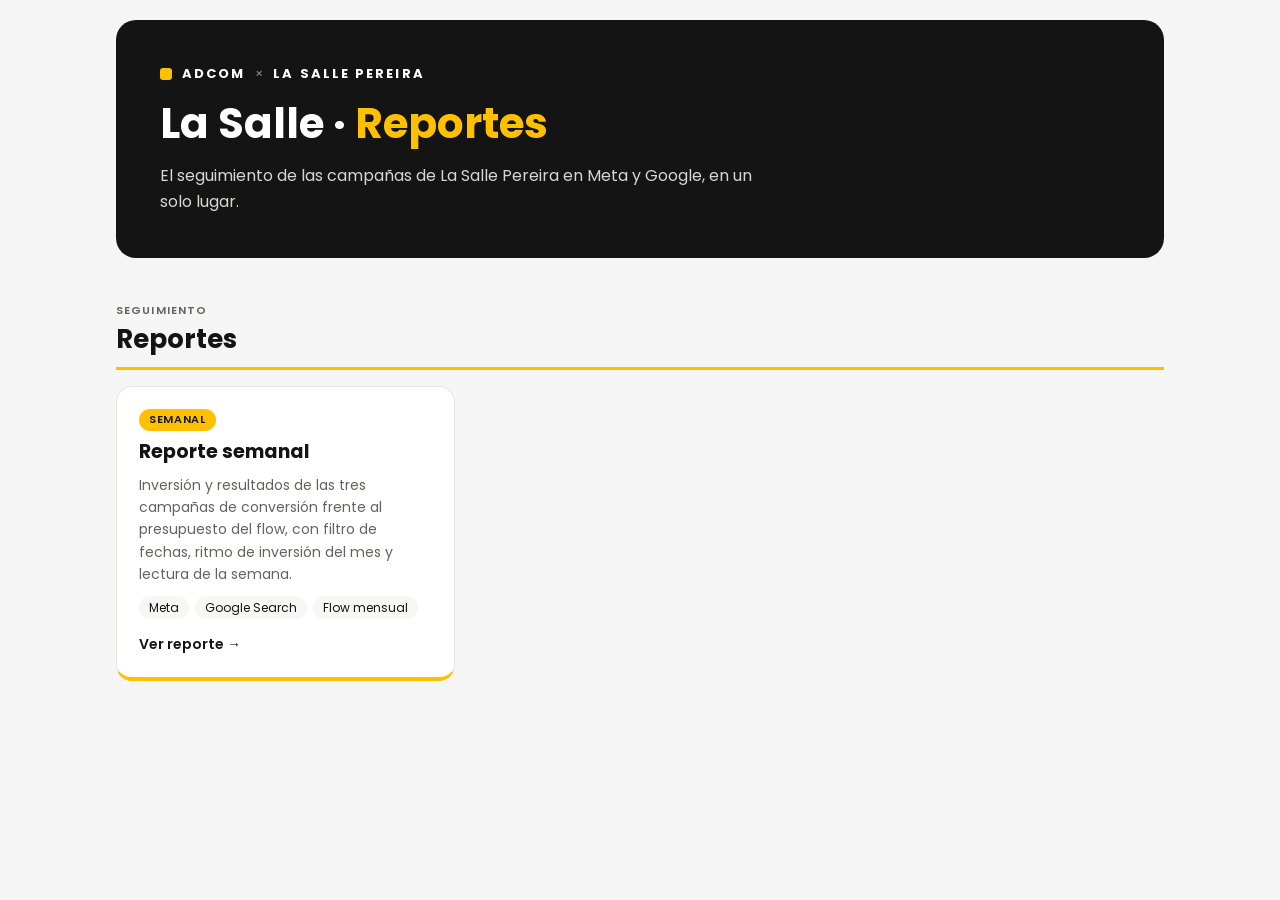
==== index.html @ ff7d53cb "repos index" ====
<!doctype html>
<html lang="es">
<head>
<meta charset="utf-8">
<meta name="viewport" content="width=device-width, initial-scale=1">
<title>La Salle · Reportes</title>
<link rel="preconnect" href="https://fonts.googleapis.com">
<link rel="stylesheet" href="https://fonts.googleapis.com/css2?family=Poppins:wght@400;500;600;700&display=swap">
<link rel="stylesheet" href="assets/css/adcom.css">
</head>
<body>
<div class="wrap">

<header class="top">
  <div class="brand"><i></i>ADCOM <span class="sep">×</span> LA SALLE PEREIRA</div>
  <h1>La Salle · <span>Reportes</span></h1>
  <p>El seguimiento de las campañas de La Salle Pereira en Meta y Google, en un solo lugar.</p>
</header>

<section class="section">
  <div class="section-head">
    <p class="eyebrow">Seguimiento</p>
    <h2>Reportes</h2>
  </div>
  <div class="grid">
    <a class="card" href="reporte-semanal.html">
      <span class="tag">Semanal</span>
      <h3>Reporte semanal</h3>
      <p>Inversión y resultados de las tres campañas de conversión frente al presupuesto del flow, con filtro de fechas, ritmo de inversión del mes y lectura de la semana.</p>
      <ul class="facts"><li>Meta</li><li>Google Search</li><li>Flow mensual</li></ul>
      <span class="go">Ver reporte →</span>
    </a>
  </div>
</section>

</div>
</body>
</html>
---- assets/css/adcom.css ----
/* ADCOM client template, shared by the RIS hub pages. Black rounded header, yellow accent, white cards on light gray. Light only, like the other client reports. */
:root {
  --bg: #F5F5F5; --card: #FFFFFF; --ink: #141414; --muted: #63635E; --line: #E6E6E1; --panel: #F7F7F5;
  --accent: #FFC000; --accent-soft: #FFF5D1; --head: #141414; --head-ink: #FFFFFF;
  --f: "Poppins", "Segoe UI", Helvetica, Arial, sans-serif;
  color-scheme: light;
}
* { box-sizing: border-box; }
html, body { background: var(--bg); margin: 0; }
body { color: var(--ink); font-family: var(--f); font-size: 15px; line-height: 1.6; }
.wrap { max-width: 1080px; margin: 0 auto; padding-inline: 16px; padding-block: 20px 64px; display: grid; gap: 44px; }
h1, h2, h3 { margin: 0; line-height: 1.2; text-wrap: balance; }
p, ul, ol { margin: 0; }
a { color: inherit; }
.muted { color: var(--muted); }
.eyebrow { font-size: 11px; font-weight: 600; letter-spacing: .1em; text-transform: uppercase; color: var(--muted); }

/* Header */
.top { background: var(--head); color: var(--head-ink); border-radius: 20px; padding: clamp(24px, 4vw, 44px); display: grid; gap: 14px; }
.brand { display: flex; align-items: center; gap: 10px; font-weight: 700; letter-spacing: .16em; font-size: 13px; }
.brand i { width: 12px; height: 12px; border-radius: 3px; background: var(--accent); }
.brand .sep { color: #8A8A85; font-weight: 400; letter-spacing: 0; }
.top h1 { font-size: clamp(28px, 4.6vw, 42px); font-weight: 700; }
.top h1 span { color: var(--accent); }
.top p { max-width: 62ch; color: #D6D6D2; font-size: 16px; }
.back { color: #D6D6D2; font-size: 13px; text-decoration: none; justify-self: start; }
.back:hover, .back:focus-visible { color: var(--accent); }

/* Sections */
.section { display: grid; gap: 16px; }
.section-head { display: grid; gap: 4px; padding-bottom: 12px; border-bottom: 3px solid var(--accent); }
.section-head h2 { font-size: clamp(21px, 3vw, 26px); }

/* Link cards */
.grid { display: grid; grid-template-columns: repeat(auto-fill, minmax(290px, 1fr)); gap: 16px; }
.card { background: var(--card); border-radius: 16px; padding: 22px; display: grid; gap: 10px; align-content: start;
  border: 1px solid var(--line); border-bottom: 4px solid var(--accent); text-decoration: none; color: var(--ink); }
a.card:hover, a.card:focus-visible { background: var(--accent-soft); outline: none; }
.card h3 { font-size: 19px; }
.card p { font-size: 14px; color: var(--muted); }
.card .go { font-size: 14px; font-weight: 600; margin-top: 4px; }
.card.soon { border-bottom-color: var(--line); border-style: dashed; border-bottom-style: dashed; background: transparent; }
.tag { justify-self: start; font-size: 11px; font-weight: 600; letter-spacing: .06em; text-transform: uppercase;
  background: var(--accent); color: var(--ink); border-radius: 99px; padding: 2px 10px; }
.tag.off { background: var(--line); color: var(--muted); }
.facts { display: flex; flex-wrap: wrap; gap: 6px; list-style: none; padding: 0; }
.facts li { background: var(--panel); border-radius: 99px; padding: 2px 10px; font-size: 12px; }

/* Buttons */
.actions { display: flex; flex-wrap: wrap; gap: 10px; }
.btn { display: inline-flex; align-items: center; gap: 8px; border-radius: 99px; padding: 10px 18px; font-weight: 600; font-size: 14px;
  text-decoration: none; background: var(--accent); color: var(--ink); border: 2px solid var(--accent); }
.btn:hover, .btn:focus-visible { background: var(--head); color: var(--accent); border-color: var(--head); outline: none; }
.btn.ghost { background: transparent; color: var(--head-ink); border-color: #5A5A56; }
.btn.ghost:hover, .btn.ghost:focus-visible { border-color: var(--accent); color: var(--accent); background: transparent; }
.btn.off { background: transparent; color: var(--muted); border: 2px dashed #8A8A85; cursor: not-allowed; }

/* KPIs */
.kpis { display: grid; grid-template-columns: repeat(auto-fit, minmax(200px, 1fr)); gap: 14px; }
.kpi { background: var(--card); border-radius: 16px; padding: 20px; display: grid; gap: 4px; border: 1px solid var(--line); }
.kpi b { font-size: clamp(26px, 3.4vw, 32px); line-height: 1.1; font-variant-numeric: tabular-nums; }
.kpi b::after { content: ""; display: block; width: 36px; height: 4px; border-radius: 2px; background: var(--accent); margin-top: 10px; }
.kpi span { font-size: 13px; color: var(--muted); }

/* Tables */
.table-wrap { overflow-x: auto; background: var(--card); border-radius: 16px; border: 1px solid var(--line); }
table { border-collapse: collapse; width: 100%; font-size: 14px; min-width: 640px; }
th, td { padding: 11px 14px; text-align: right; white-space: nowrap; font-variant-numeric: tabular-nums; }
th:first-child, td:first-child { text-align: left; }
thead th { font-size: 11px; font-weight: 600; letter-spacing: .06em; text-transform: uppercase; color: var(--muted); border-bottom: 2px solid var(--line); }
tbody tr + tr td { border-top: 1px solid var(--line); }
tr.hi td { background: var(--accent-soft); }
tfoot td { font-weight: 700; border-top: 2px solid var(--ink); }

.note { font-size: 13px; color: var(--muted); max-width: 72ch; }
.panel { background: var(--card); border-radius: 16px; padding: clamp(18px, 3vw, 26px); border: 1px solid var(--line); display: grid; gap: 10px; }
footer { font-size: 12px; color: var(--muted); }
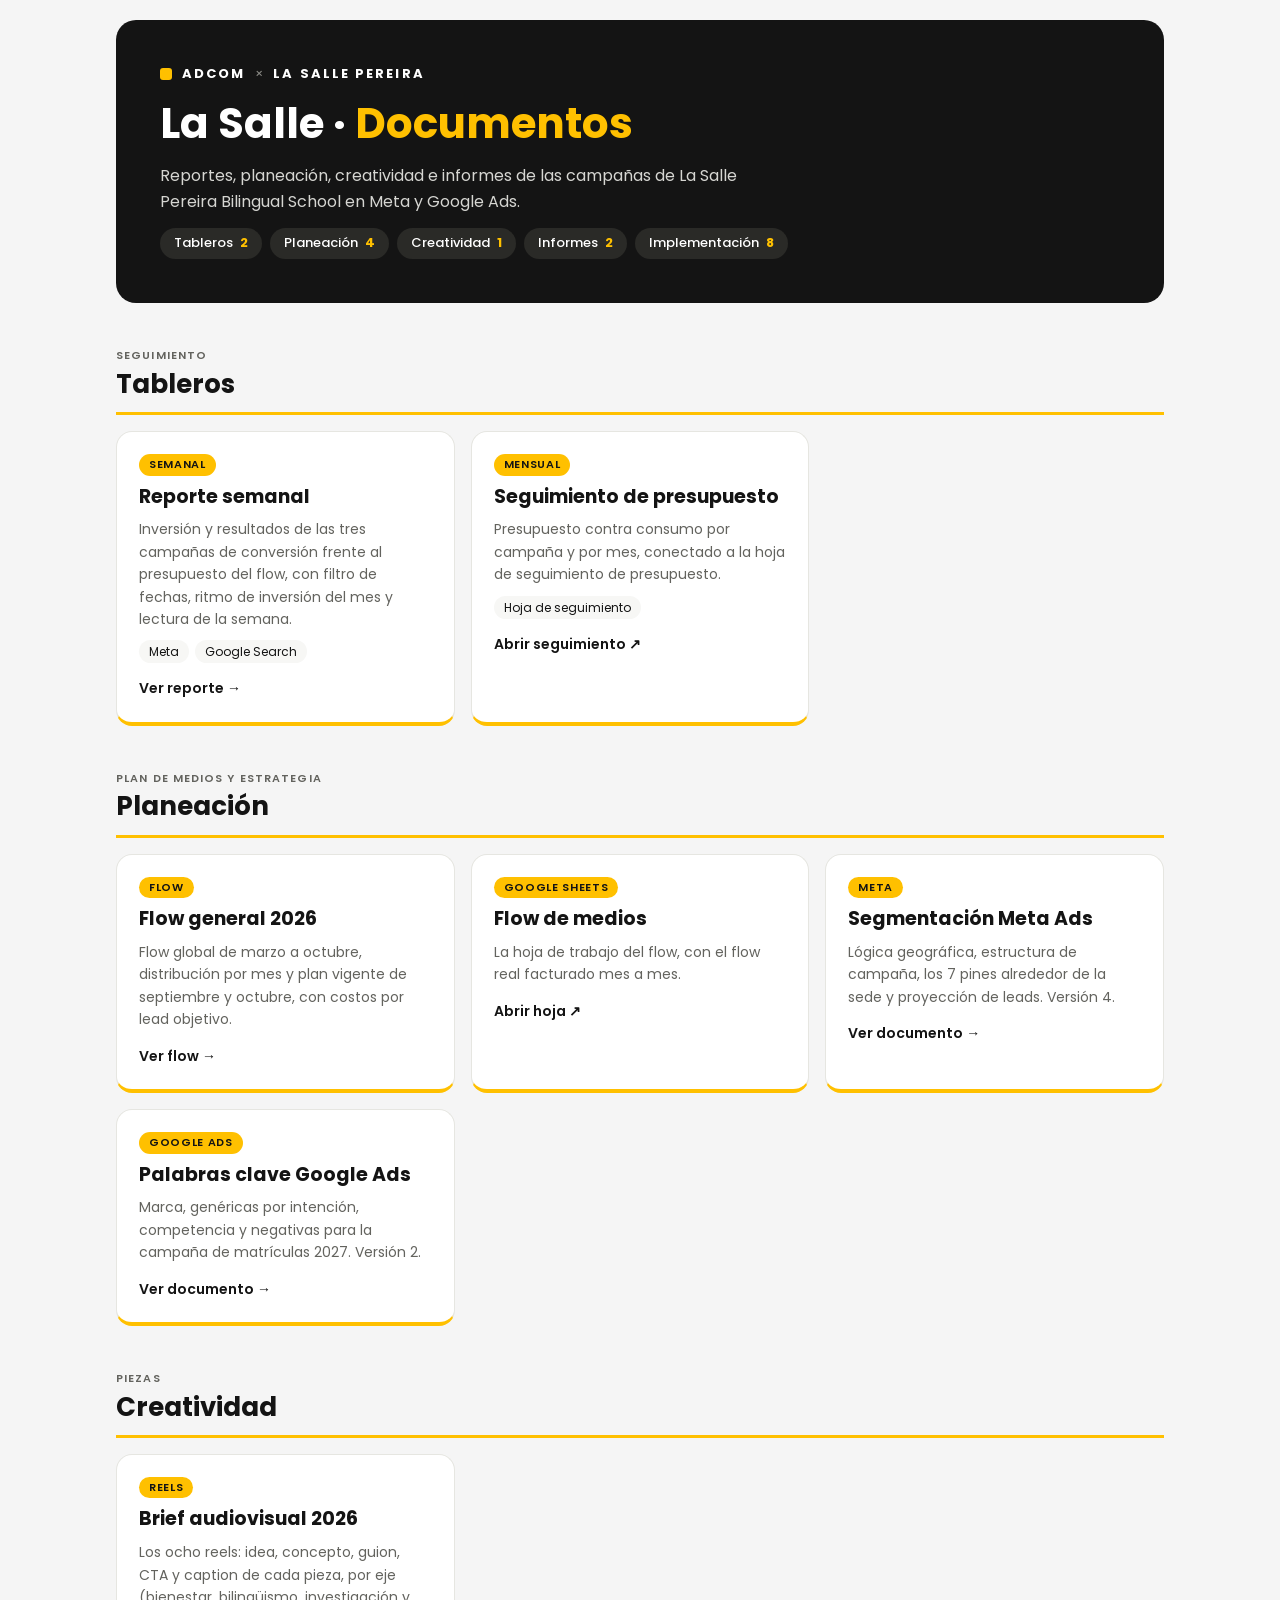
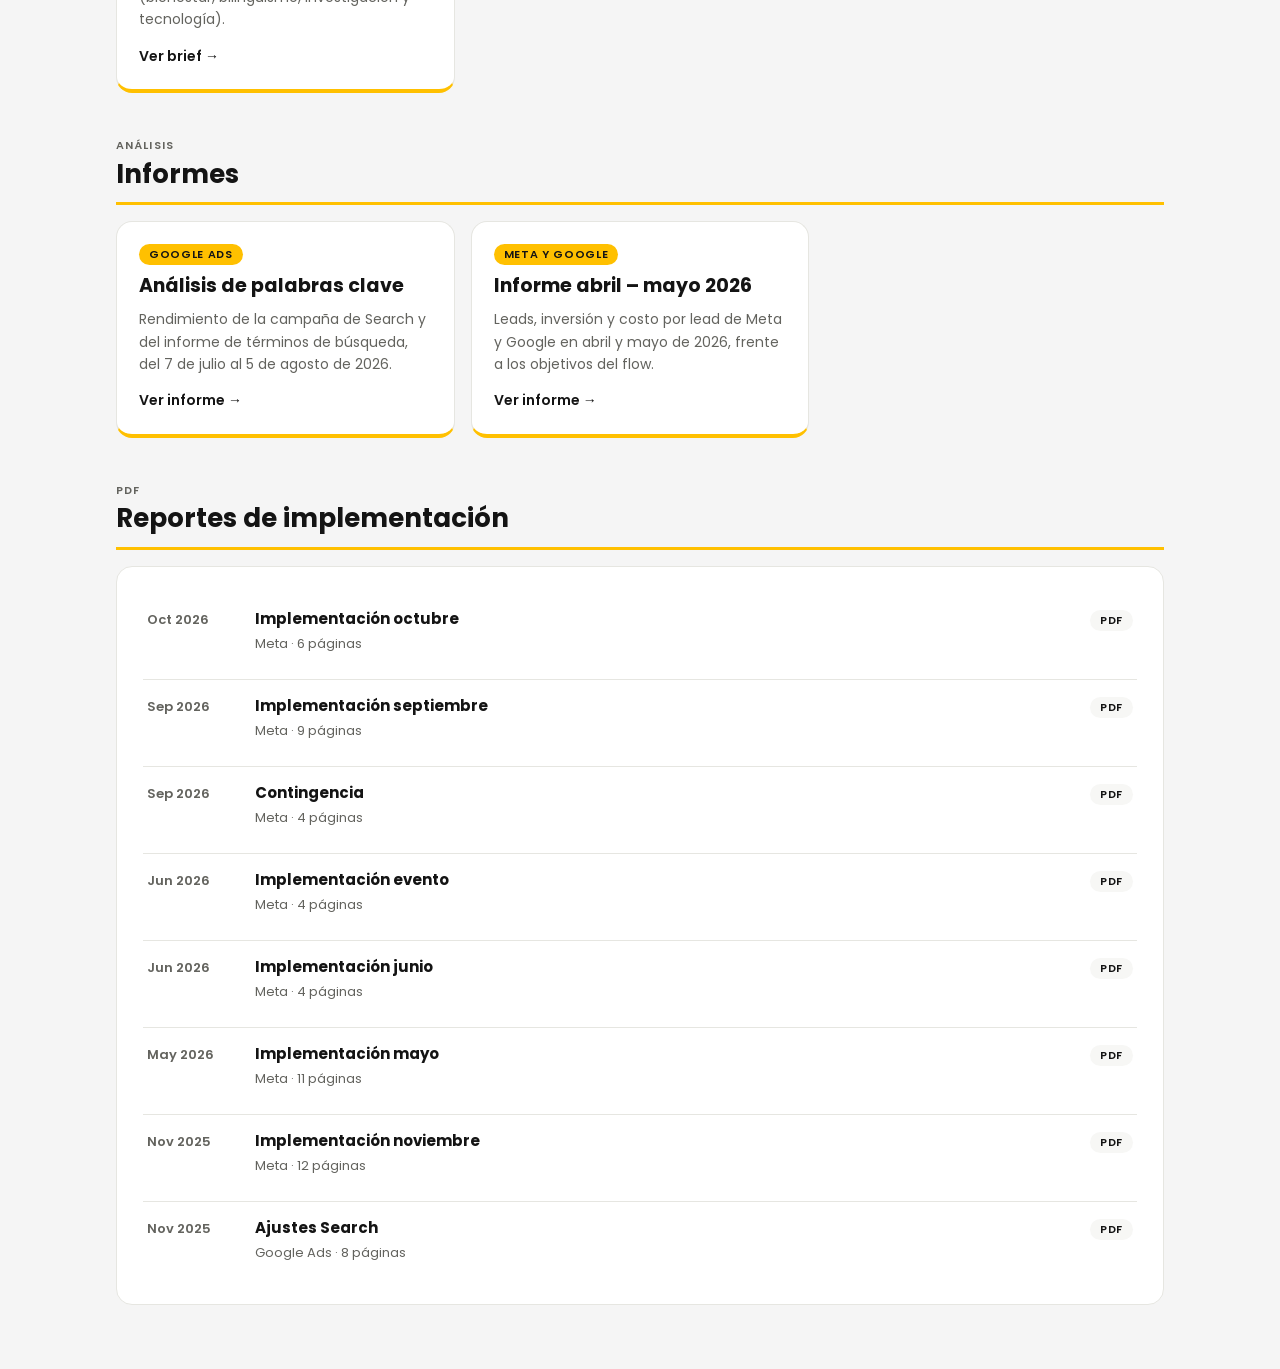
==== commit 3cae53b2: "index" ====
--- a/index.html
+++ b/index.html
@@ -3,33 +3,149 @@
 <head>
 <meta charset="utf-8">
 <meta name="viewport" content="width=device-width, initial-scale=1">
-<title>La Salle · Reportes</title>
+<title>La Salle · Documentos</title>
 <link rel="preconnect" href="https://fonts.googleapis.com">
 <link rel="stylesheet" href="https://fonts.googleapis.com/css2?family=Poppins:wght@400;500;600;700&display=swap">
 <link rel="stylesheet" href="assets/css/adcom.css">
+<style>
+.jump { display: flex; flex-wrap: wrap; gap: 8px; }
+.jump a { font-size: 13px; font-weight: 500; text-decoration: none; background: #2A2A27; color: var(--head-ink); border-radius: 99px; padding: 5px 14px; }
+.jump a:hover, .jump a:focus-visible { background: var(--accent); color: var(--ink); outline: none; }
+.jump b { color: var(--accent); margin-left: 4px; }
+.jump a:hover b, .jump a:focus-visible b { color: var(--ink); }
+.files { display: grid; }
+.file { display: grid; grid-template-columns: 92px 1fr auto; gap: 4px 16px; align-items: baseline; padding: 14px 4px; border-top: 1px solid var(--line); text-decoration: none; color: var(--ink); }
+.file:first-child { border-top: 0; }
+.file:hover, .file:focus-visible { background: var(--accent-soft); outline: none; border-radius: 10px; }
+.file .when { font-size: 13px; font-weight: 600; color: var(--muted); font-variant-numeric: tabular-nums; }
+.file .what b { display: block; font-size: 15px; }
+.file .what span { font-size: 13px; color: var(--muted); }
+.file .kind { font-size: 11px; font-weight: 600; letter-spacing: .06em; background: var(--panel); border-radius: 99px; padding: 2px 10px; }
+@media (max-width: 560px) { .file { grid-template-columns: 1fr auto; } .file .when { grid-column: 1 / -1; } }
+</style>
 </head>
 <body>
 <div class="wrap">
 
 <header class="top">
   <div class="brand"><i></i>ADCOM <span class="sep">×</span> LA SALLE PEREIRA</div>
-  <h1>La Salle · <span>Reportes</span></h1>
-  <p>El seguimiento de las campañas de La Salle Pereira en Meta y Google, en un solo lugar.</p>
+  <h1>La Salle · <span>Documentos</span></h1>
+  <p>Reportes, planeación, creatividad e informes de las campañas de La Salle Pereira Bilingual School en Meta y Google Ads.</p>
+  <nav class="jump" aria-label="Secciones">
+    <a href="#tableros">Tableros <b>2</b></a>
+    <a href="#planeacion">Planeación <b>4</b></a>
+    <a href="#creatividad">Creatividad <b>1</b></a>
+    <a href="#informes">Informes <b>2</b></a>
+    <a href="#implementacion">Implementación <b>8</b></a>
+  </nav>
 </header>
 
-<section class="section">
+<section class="section" id="tableros">
   <div class="section-head">
     <p class="eyebrow">Seguimiento</p>
-    <h2>Reportes</h2>
+    <h2>Tableros</h2>
   </div>
   <div class="grid">
     <a class="card" href="reporte-semanal.html">
       <span class="tag">Semanal</span>
       <h3>Reporte semanal</h3>
       <p>Inversión y resultados de las tres campañas de conversión frente al presupuesto del flow, con filtro de fechas, ritmo de inversión del mes y lectura de la semana.</p>
-      <ul class="facts"><li>Meta</li><li>Google Search</li><li>Flow mensual</li></ul>
+      <ul class="facts"><li>Meta</li><li>Google Search</li></ul>
       <span class="go">Ver reporte →</span>
     </a>
+    <a class="card" href="https://adcomgroupco.github.io/seguimientos-eros/seguimiento-lasalle" target="_blank" rel="noopener">
+      <span class="tag">Mensual</span>
+      <h3>Seguimiento de presupuesto</h3>
+      <p>Presupuesto contra consumo por campaña y por mes, conectado a la hoja de seguimiento de presupuesto.</p>
+      <ul class="facts"><li>Hoja de seguimiento</li></ul>
+      <span class="go">Abrir seguimiento ↗</span>
+    </a>
+  </div>
+</section>
+
+<section class="section" id="planeacion">
+  <div class="section-head">
+    <p class="eyebrow">Plan de medios y estrategia</p>
+    <h2>Planeación</h2>
+  </div>
+  <div class="grid">
+    <a class="card" href="flow-general.html">
+      <span class="tag">Flow</span>
+      <h3>Flow general 2026</h3>
+      <p>Flow global de marzo a octubre, distribución por mes y plan vigente de septiembre y octubre, con costos por lead objetivo.</p>
+      <span class="go">Ver flow →</span>
+    </a>
+    <a class="card" href="https://docs.google.com/spreadsheets/d/1eItWY7G0UAMiy8FIjpqEUT_m43j5wFbPhaVgrjh6Rvk/edit" target="_blank" rel="noopener">
+      <span class="tag">Google Sheets</span>
+      <h3>Flow de medios</h3>
+      <p>La hoja de trabajo del flow, con el flow real facturado mes a mes.</p>
+      <span class="go">Abrir hoja ↗</span>
+    </a>
+    <a class="card" href="segmentacion-meta.html">
+      <span class="tag">Meta</span>
+      <h3>Segmentación Meta Ads</h3>
+      <p>Lógica geográfica, estructura de campaña, los 7 pines alrededor de la sede y proyección de leads. Versión 4.</p>
+      <span class="go">Ver documento →</span>
+    </a>
+    <a class="card" href="palabras-clave-google-ads.html">
+      <span class="tag">Google Ads</span>
+      <h3>Palabras clave Google Ads</h3>
+      <p>Marca, genéricas por intención, competencia y negativas para la campaña de matrículas 2027. Versión 2.</p>
+      <span class="go">Ver documento →</span>
+    </a>
+  </div>
+</section>
+
+<section class="section" id="creatividad">
+  <div class="section-head">
+    <p class="eyebrow">Piezas</p>
+    <h2>Creatividad</h2>
+  </div>
+  <div class="grid">
+    <a class="card" href="brief-audiovisual.html">
+      <span class="tag">Reels</span>
+      <h3>Brief audiovisual 2026</h3>
+      <p>Los ocho reels: idea, concepto, guion, CTA y caption de cada pieza, por eje (bienestar, bilingüismo, investigación y tecnología).</p>
+      <span class="go">Ver brief →</span>
+    </a>
+  </div>
+</section>
+
+<section class="section" id="informes">
+  <div class="section-head">
+    <p class="eyebrow">Análisis</p>
+    <h2>Informes</h2>
+  </div>
+  <div class="grid">
+    <a class="card" href="analisis-palabras-clave-search.html">
+      <span class="tag">Google Ads</span>
+      <h3>Análisis de palabras clave</h3>
+      <p>Rendimiento de la campaña de Search y del informe de términos de búsqueda, del 7 de julio al 5 de agosto de 2026.</p>
+      <span class="go">Ver informe →</span>
+    </a>
+    <a class="card" href="informe-abril-mayo-2026.html">
+      <span class="tag">Meta y Google</span>
+      <h3>Informe abril – mayo 2026</h3>
+      <p>Leads, inversión y costo por lead de Meta y Google en abril y mayo de 2026, frente a los objetivos del flow.</p>
+      <span class="go">Ver informe →</span>
+    </a>
+  </div>
+</section>
+
+<section class="section" id="implementacion">
+  <div class="section-head">
+    <p class="eyebrow">PDF</p>
+    <h2>Reportes de implementación</h2>
+  </div>
+  <div class="panel files">
+    <a class="file" href="informes/2026-10-implementacion.pdf" target="_blank" rel="noopener"><span class="when">Oct 2026</span><span class="what"><b>Implementación octubre</b><span>Meta · 6 páginas</span></span><span class="kind">PDF</span></a>
+    <a class="file" href="informes/2026-09-implementacion.pdf" target="_blank" rel="noopener"><span class="when">Sep 2026</span><span class="what"><b>Implementación septiembre</b><span>Meta · 9 páginas</span></span><span class="kind">PDF</span></a>
+    <a class="file" href="informes/2026-09-contingencia.pdf" target="_blank" rel="noopener"><span class="when">Sep 2026</span><span class="what"><b>Contingencia</b><span>Meta · 4 páginas</span></span><span class="kind">PDF</span></a>
+    <a class="file" href="informes/2026-06-implementacion-evento-meta.pdf" target="_blank" rel="noopener"><span class="when">Jun 2026</span><span class="what"><b>Implementación evento</b><span>Meta · 4 páginas</span></span><span class="kind">PDF</span></a>
+    <a class="file" href="informes/2026-06-implementacion-meta.pdf" target="_blank" rel="noopener"><span class="when">Jun 2026</span><span class="what"><b>Implementación junio</b><span>Meta · 4 páginas</span></span><span class="kind">PDF</span></a>
+    <a class="file" href="informes/2026-05-implementacion-meta.pdf" target="_blank" rel="noopener"><span class="when">May 2026</span><span class="what"><b>Implementación mayo</b><span>Meta · 11 páginas</span></span><span class="kind">PDF</span></a>
+    <a class="file" href="informes/2025-11-implementacion-meta.pdf" target="_blank" rel="noopener"><span class="when">Nov 2025</span><span class="what"><b>Implementación noviembre</b><span>Meta · 12 páginas</span></span><span class="kind">PDF</span></a>
+    <a class="file" href="informes/2025-11-ajustes-search.pdf" target="_blank" rel="noopener"><span class="when">Nov 2025</span><span class="what"><b>Ajustes Search</b><span>Google Ads · 8 páginas</span></span><span class="kind">PDF</span></a>
   </div>
 </section>
 
